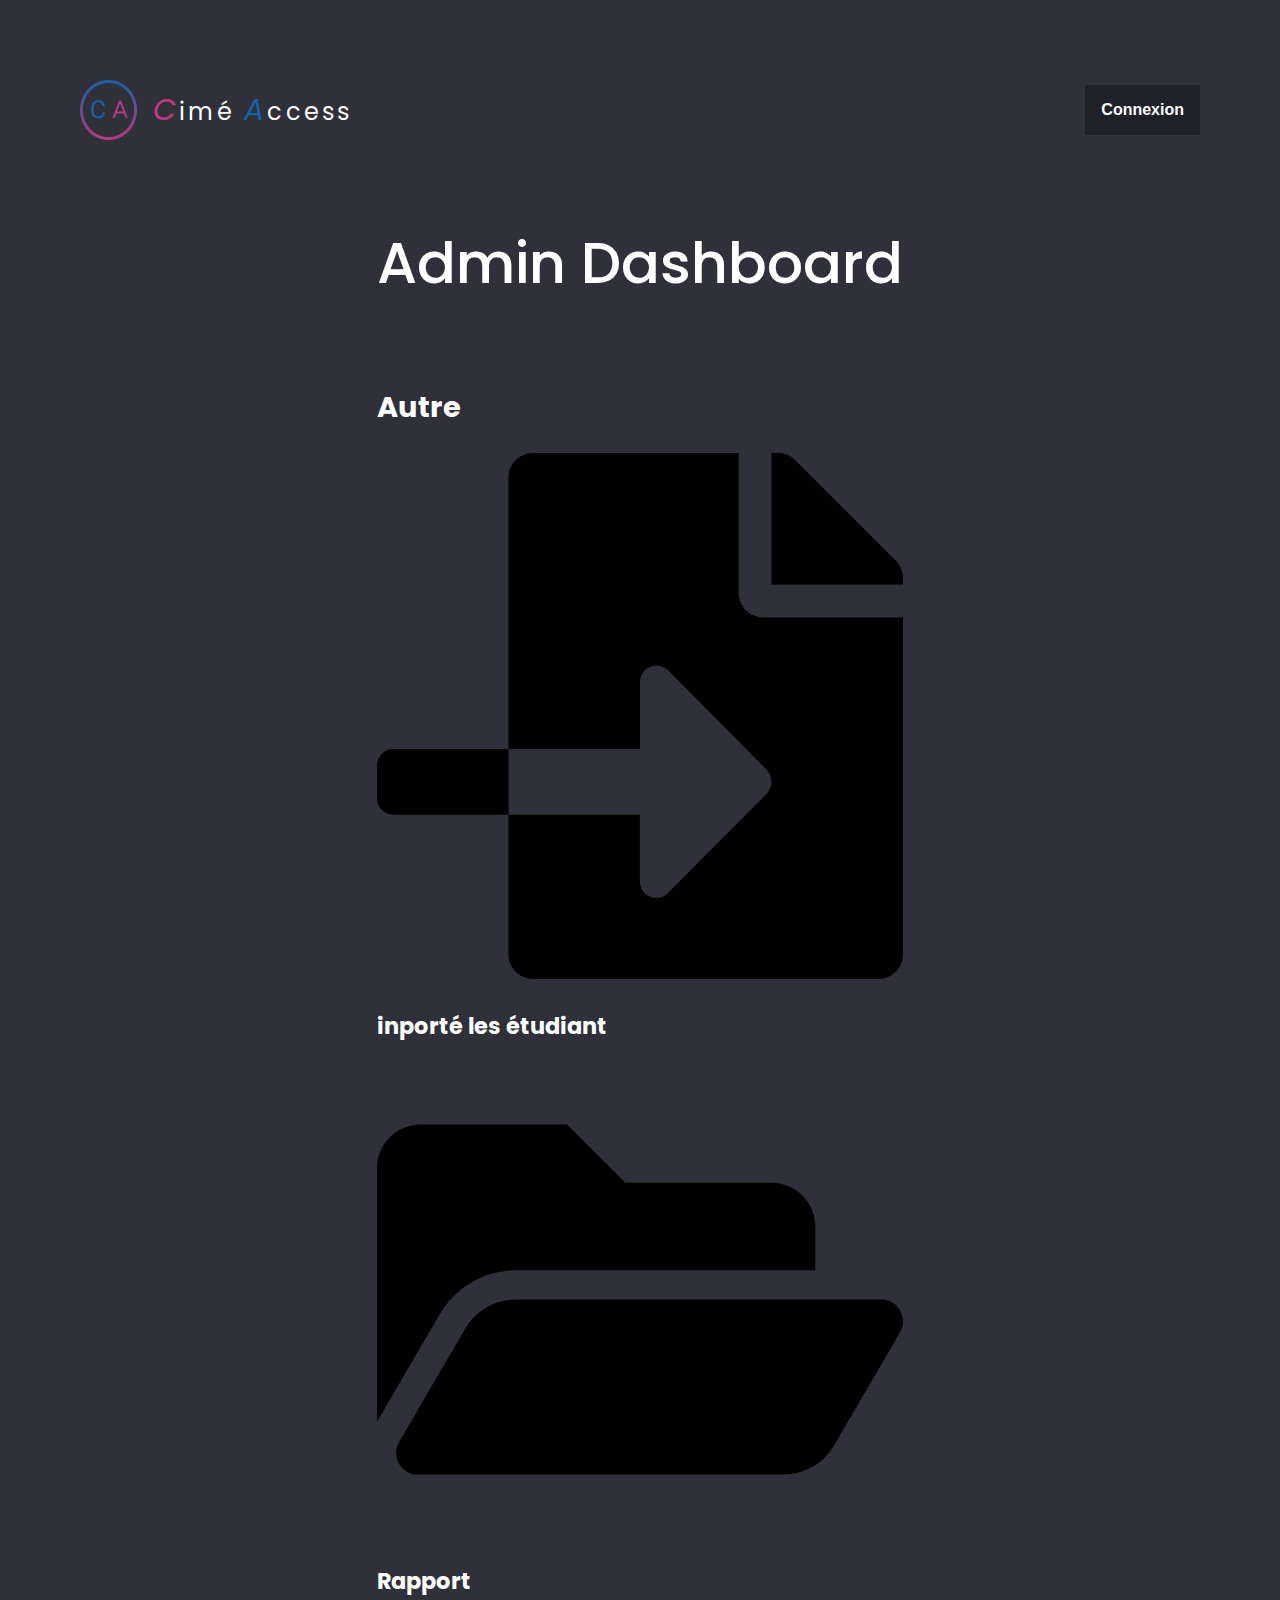
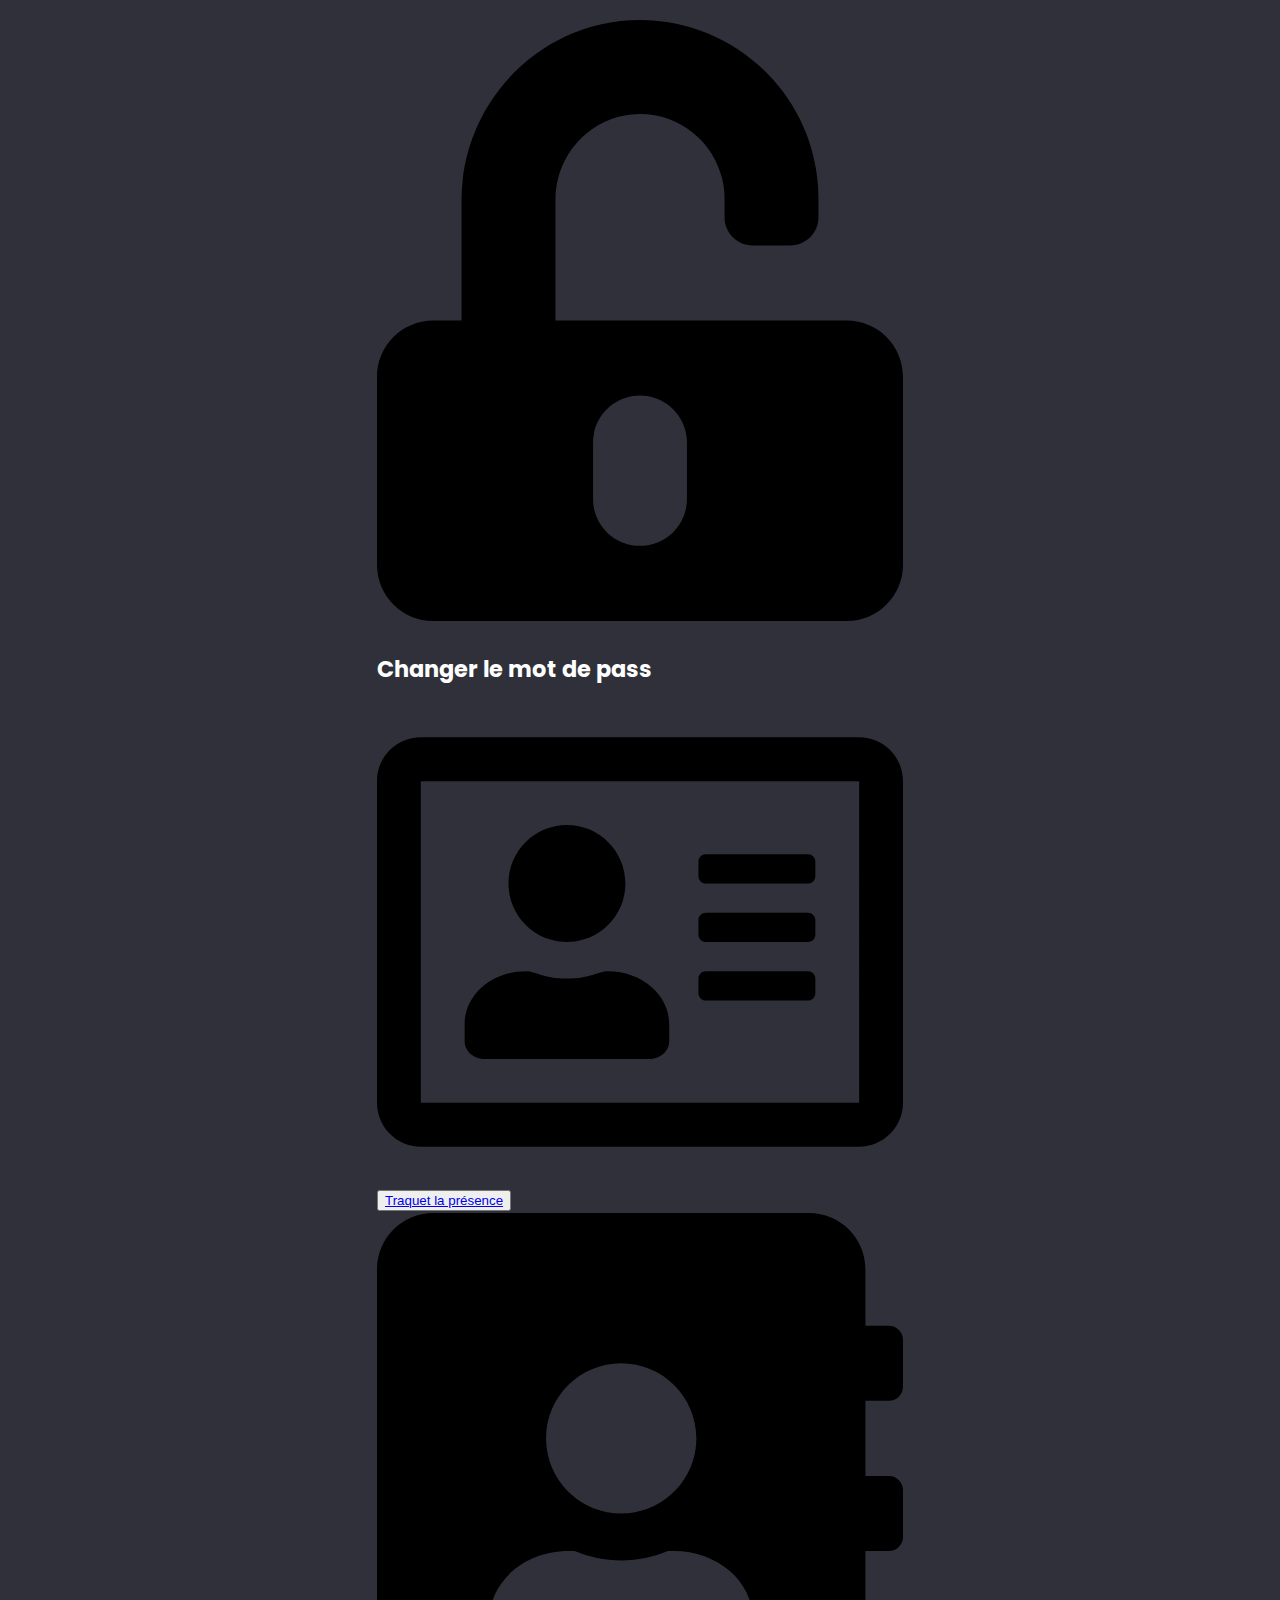
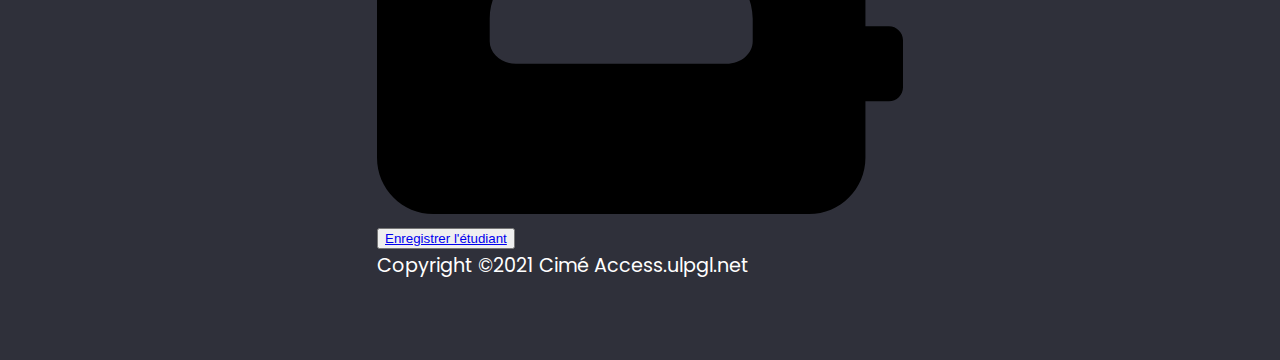
==== admin.html @ 775ee2dd "first commit" ====
<!DOCTYPE html>
<html lang="en">
<head>
    <meta charset="UTF-8">
    <meta http-equiv="X-UA-Compatible" content="IE=edge">
    <meta name="viewport" content="width=device-width, initial-scale=1.0">
    <link rel="stylesheet" href="css/styles.css">
    <link rel = "icon" href = "img/logo.svg" type = "image/x-icon">
    <title>Cimé Access</title> 
</head>
<body class="container full-height-grow">
    <header class="main-header">
        <a href="/" class="logo">
            <img src="/img/logo.svg">
            <div class="logo-text"><i class="a">C</i>imé <i class="b">A</i>ccess</div>
        </a>
        <nav class="main-nav">
            <button data-form-target="#form">Connexion</button>
        </nav>
    </header>
    <section class="container">
        <h1 class="title">Admin Dashboard</h1>
        <div class="dash-board">
            <div class="tools">
                <h2>Autre</h2>
                <div class="fonc">
                    <img src="img/file.svg" alt="icon">
                    <h3>inporté les étudiant</h3>
                </div>
                <div class="fonc">
                    <img src="img/folder.svg" alt="iicon">
                    <h3>Rapport</h3>
                </div>
                <div class="fonc">
                    <img src="img/locker.svg" alt="icon">
                    <h3>Changer le mot de pass</h3>
                </div>
            </div>
            <div class="traq">
                <img src="img/address-card-regular.svg" alt="icon">
                <button><a href="#">Traquet la présence</a></button>
            </div>
            <div class="register">
                <img src="img/address-book-solid.svg" alt="icon">
                <button><a href="#">Enregistrer l'étudiant</a></button>
            </div>
        </div>
        <div class="footer">
            Copyright &#xa9;2021 Cimé Access.ulpgl.net
        </div>
    </section>
</body>
</html>
---- css/styles.css ----
@import url('https://fonts.googleapis.com/css?family=Poppins:400,500,700');

*, *::before, *::after {
    box-sizing: border-box;
}

body {
    padding: 0;
    margin: 0;
    background-color: #2F303A;
    font-family: Poppins, sans-serif;
    font-size: 1.2rem;
    color: white;
    min-height: 100vh;

}

.full-height-grow {
    display: flex;
    flex-direction: column;
}

/* Start of the Home contents */

/* logo start nav right */
.logo {
    display: flex;
    align-items: center;
    font-size: 1.25em;
    color: inherit;
    text-decoration: none;
}
.logo img{
    height: 60px;
    height: 60px;
}

.logo-text {
    margin-left: 1rem;
    letter-spacing: 0.2rem;
}
.logo-text .a {
    font-size: 30px;
    color: #1762A7;
    color: #BC3A80;
    text-transform: uppercase;
}
.logo-text .b {
    font-size: 30px;
    color: #1762A7;
    text-transform: uppercase;
}
/* logo start end */

/* Nav left part */
.main-nav button {
    display: flex;
    margin: 0;
    padding: 0;
    list-style: none;

    color: inherit;
    padding: 1rem;
    background-color: #202027;
    border: none;
    outline: none;
    cursor: pointer;
    font-weight: bold;
    font-size: 16px;
}
.main-nav button:hover {
    color: #adadad;
}
/* Nav left part end */

/* Nav-bar */
.main-header {
    display: flex;
    justify-content: space-between;
    align-items: center;
    height: 140px;
}
/* End nav */

/* Boddy */
.container {
    max-width: 1200px;
    margin: 0 auto;
    padding: 40px;
}

/* Home contents */
/* Home title */
.title {
    font-weight: 500;
    font-size: 3em;
    margin-bottom: 1rem;
    margin-top: 0;
    margin-bottom: 5rem;
}
.button {
    color: white;
    background-color: #1762A7;
    padding: .75rem 1.5rem;  
    border-radius: .6rem;
    font-weight: bold;
    font-size: 16px;
    outline: none;
    border: none;
    cursor: pointer;
}
.button:hover {
    background-color: #2180d8;
}
.button:focus {
    background-color: #2796ff;
}
/* .home-content a:hover {
    color: #adadad;
} */

/* Home section */
.home-section {
    display: flex;
    align-items: stretch;
    justify-content: center;
    flex-grow: 1;
    margin-top: 150px;
}
.home-content {
    text-align: center;
}

/* Cercle */
.circle-1 {
    position: absolute;
    width: 25vw;
    height: 25vw;
    border-radius: 50%;
    background-color: rgb(188, 58, 128, .1);
    z-index: -1;
    bottom: 5vw;
    left: 5vw;
}
.circle-2 {
    position: absolute;
    width: 25vw;
    height: 25vw;
    border-radius: 50%;
    background-color: rgb(23, 98, 167, .1);
    top: 15vw;
    left: 25vw;
    z-index: -1;

}

.circle-3 {
    position: absolute;
    overflow: hidden;
    width: 45vw;
    height: 45vw;
    bottom: 0vw; 
    right: 0vw;
    z-index: -1;

}
.circle-3::before {
    content: '';
    transform: translate(40%, 40%);
    position: absolute;
    height: 100%;
    width: 100%;
    border-radius: 50%;
    background-color: rgb(23, 98, 167, .1);
}
/* Circles end */
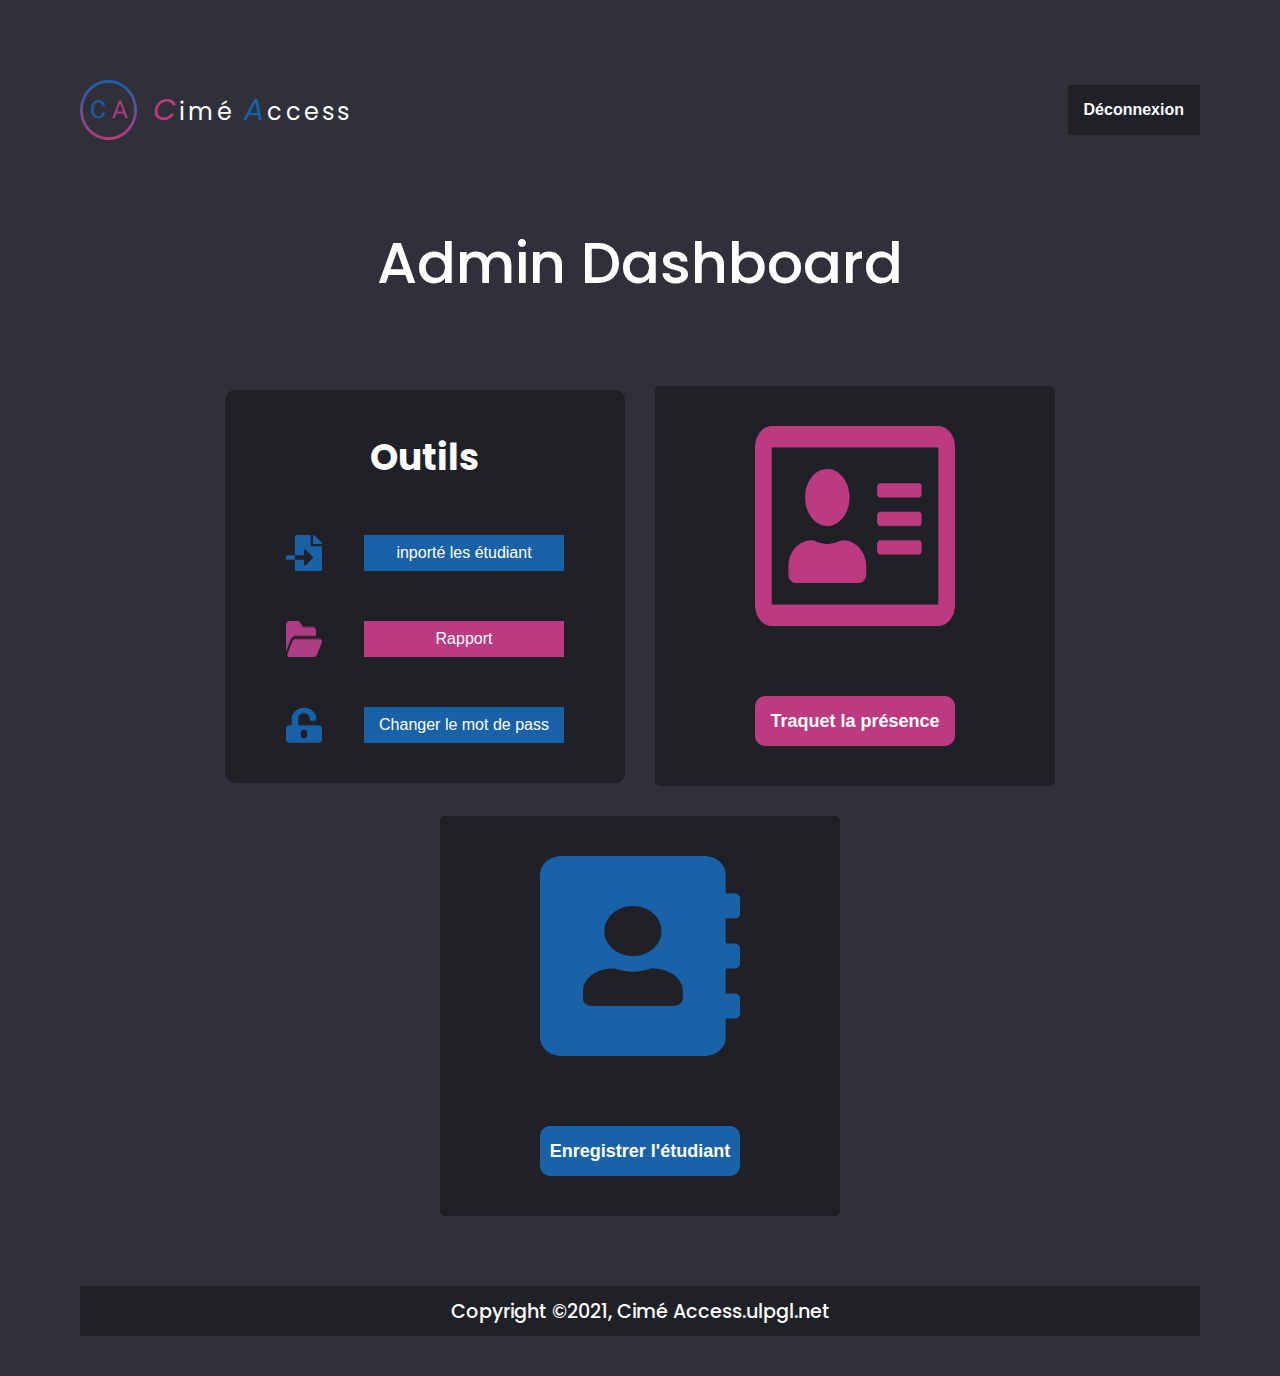
==== commit 465ec71e: "Update frontend" ====
--- a/admin.html
+++ b/admin.html
@@ -5,6 +5,7 @@
     <meta http-equiv="X-UA-Compatible" content="IE=edge">
     <meta name="viewport" content="width=device-width, initial-scale=1.0">
     <link rel="stylesheet" href="css/styles.css">
+    <link rel="stylesheet" href="css/admin.css">
     <link rel = "icon" href = "img/logo.svg" type = "image/x-icon">
     <title>Cimé Access</title> 
 </head>
@@ -15,39 +16,39 @@
             <div class="logo-text"><i class="a">C</i>imé <i class="b">A</i>ccess</div>
         </a>
         <nav class="main-nav">
-            <button data-form-target="#form">Connexion</button>
+            <button data-form-target="#form">Déconnexion</button>
         </nav>
     </header>
     <section class="container">
         <h1 class="title">Admin Dashboard</h1>
         <div class="dash-board">
             <div class="tools">
-                <h2>Autre</h2>
+                <h2>Outils</h2>
                 <div class="fonc">
-                    <img src="img/file.svg" alt="icon">
-                    <h3>inporté les étudiant</h3>
+                    <img src="img/file.png" alt="icon">
+                    <button class="btn blue"><a href="#">inporté les étudiant</a></button>
                 </div>
                 <div class="fonc">
-                    <img src="img/folder.svg" alt="iicon">
-                    <h3>Rapport</h3>
+                    <img class="red" src="img/Vector.png" alt="icon">
+                    <button class="btn"><a href="#">Rapport</a></button>
                 </div>
                 <div class="fonc">
-                    <img src="img/locker.svg" alt="icon">
-                    <h3>Changer le mot de pass</h3>
+                    <img src="img/locker 1.png" alt="icon">
+                    <button class="btn blue"><a href="#">Changer le mot de pass</a></button>
                 </div>
             </div>
             <div class="traq">
-                <img src="img/address-card-regular.svg" alt="icon">
+                <img class="dash-icon" src="img/traq.png" alt="icon">
                 <button><a href="#">Traquet la présence</a></button>
             </div>
             <div class="register">
-                <img src="img/address-book-solid.svg" alt="icon">
+                <img class="dash-icon" src="img/register.png" alt="icon">
                 <button><a href="#">Enregistrer l'étudiant</a></button>
             </div>
         </div>
-        <div class="footer">
-            Copyright &#xa9;2021 Cimé Access.ulpgl.net
-        </div>
     </section>
+    <div class="footer">
+        <p> Copyright &#xa9;2021, Cimé Access.ulpgl.net</p>
+    </div>
 </body>
 </html>--- a/css/admin.css
+++ b/css/admin.css
@@ -0,0 +1,161 @@
+*, *::after, *::before {
+    box-sizing: border-box;
+    margin: 0;
+}
+
+.container {
+    display: flex;
+    flex-direction: column;
+    margin: 0 auto;
+    text-align: center;
+    width: 100%;
+}
+.title {
+    margin-bottom: 50px;
+}
+
+.dash-board {
+    display: flex;
+    flex-wrap: wrap;
+    justify-content: center;
+    align-items: center;
+    gap: 30px;
+    padding: 30px;
+}
+/* Tools */
+.tools {
+    position: relative;
+    background-color: #202027;
+    width: 500px;
+    text-align: center;
+    display: flex;
+    flex-direction: column;
+    justify-content: center;
+    gap: 50px;
+    height: auto;
+    width: 400px;
+    padding:40px;
+    border-radius: 10px;
+}
+.tools .fonc {
+    display: flex;
+    justify-content: space-around;
+}
+
+.tools .fonc button {
+    height: 36px;
+    width: 200px;
+    background-color: #BC3A80;
+    outline: none;
+    border: none;
+    cursor: pointer;
+}
+.tools .btn a {
+    text-decoration: none;
+    color: #fff;
+    font-size: 16px;
+    font-weight: 5000;
+}
+.tools .btn.blue {
+    background-color: #1A62A7;
+}
+.tools h2 {
+    font-size: 36px;
+}
+.tools .fonc .red {
+    width: 36px;
+    height: 36px;
+    color: #BC3A80;
+}
+.tools img {
+    width: 36px;
+    height: 36px;
+}
+/* Tools End  */
+
+/* traque */
+.traq {
+    position: relative;
+    background-color: #202027;
+    display: flex;
+    flex-direction: column;
+    justify-content: center;
+    align-items: center;
+    gap: 70px;
+    height: auto;
+    width: 400px;
+    padding: 40px;
+    border-radius: 5px;
+}
+
+.traq button {
+    height: 50px;
+    width: 200px;
+    border-radius: 10px;
+    background-color: #BC3A80;
+    outline: none;
+    border: none;
+    cursor: pointer;
+}
+.traq button a{
+    text-decoration: none;
+    color: #fff;
+    font-size: 18px;
+    font-weight: bold;
+}
+
+/* Traque End  */
+.dash-board .dash-icon {
+    height: 200px;
+    width: 200px;
+}
+
+/* Register */
+.register {
+    background-color: #202027;
+    display: flex;
+    flex-direction: column;
+    justify-content: center;
+    align-items: center;
+    gap: 70px;
+    height: auto;
+    width: 400px;
+    padding: 40px;
+    border-radius: 5px;
+}
+.register button {
+    height: 50px;
+    width: 200px;
+    border-radius: 10px;
+    background-color: #1A62A7;
+    outline: none;
+    border: none;
+    cursor: pointer;
+}
+.register button a{
+    text-decoration: none;
+    color: #fff;
+    font-size: 18px;
+    font-weight: bold;
+}
+/* Register End */
+
+/* Footer */
+.footer p {
+    background-color: #202027;
+    height: 50px;
+    font-weight: 500;
+    display: flex;
+    justify-content: center;
+    align-items: center;
+}
+
+/* Footer End  */
+
+/* Resposiveness */
+@media(max-width: 600px) {
+    .dash-board {
+        display: flex;
+        flex-direction: column;
+    }
+}